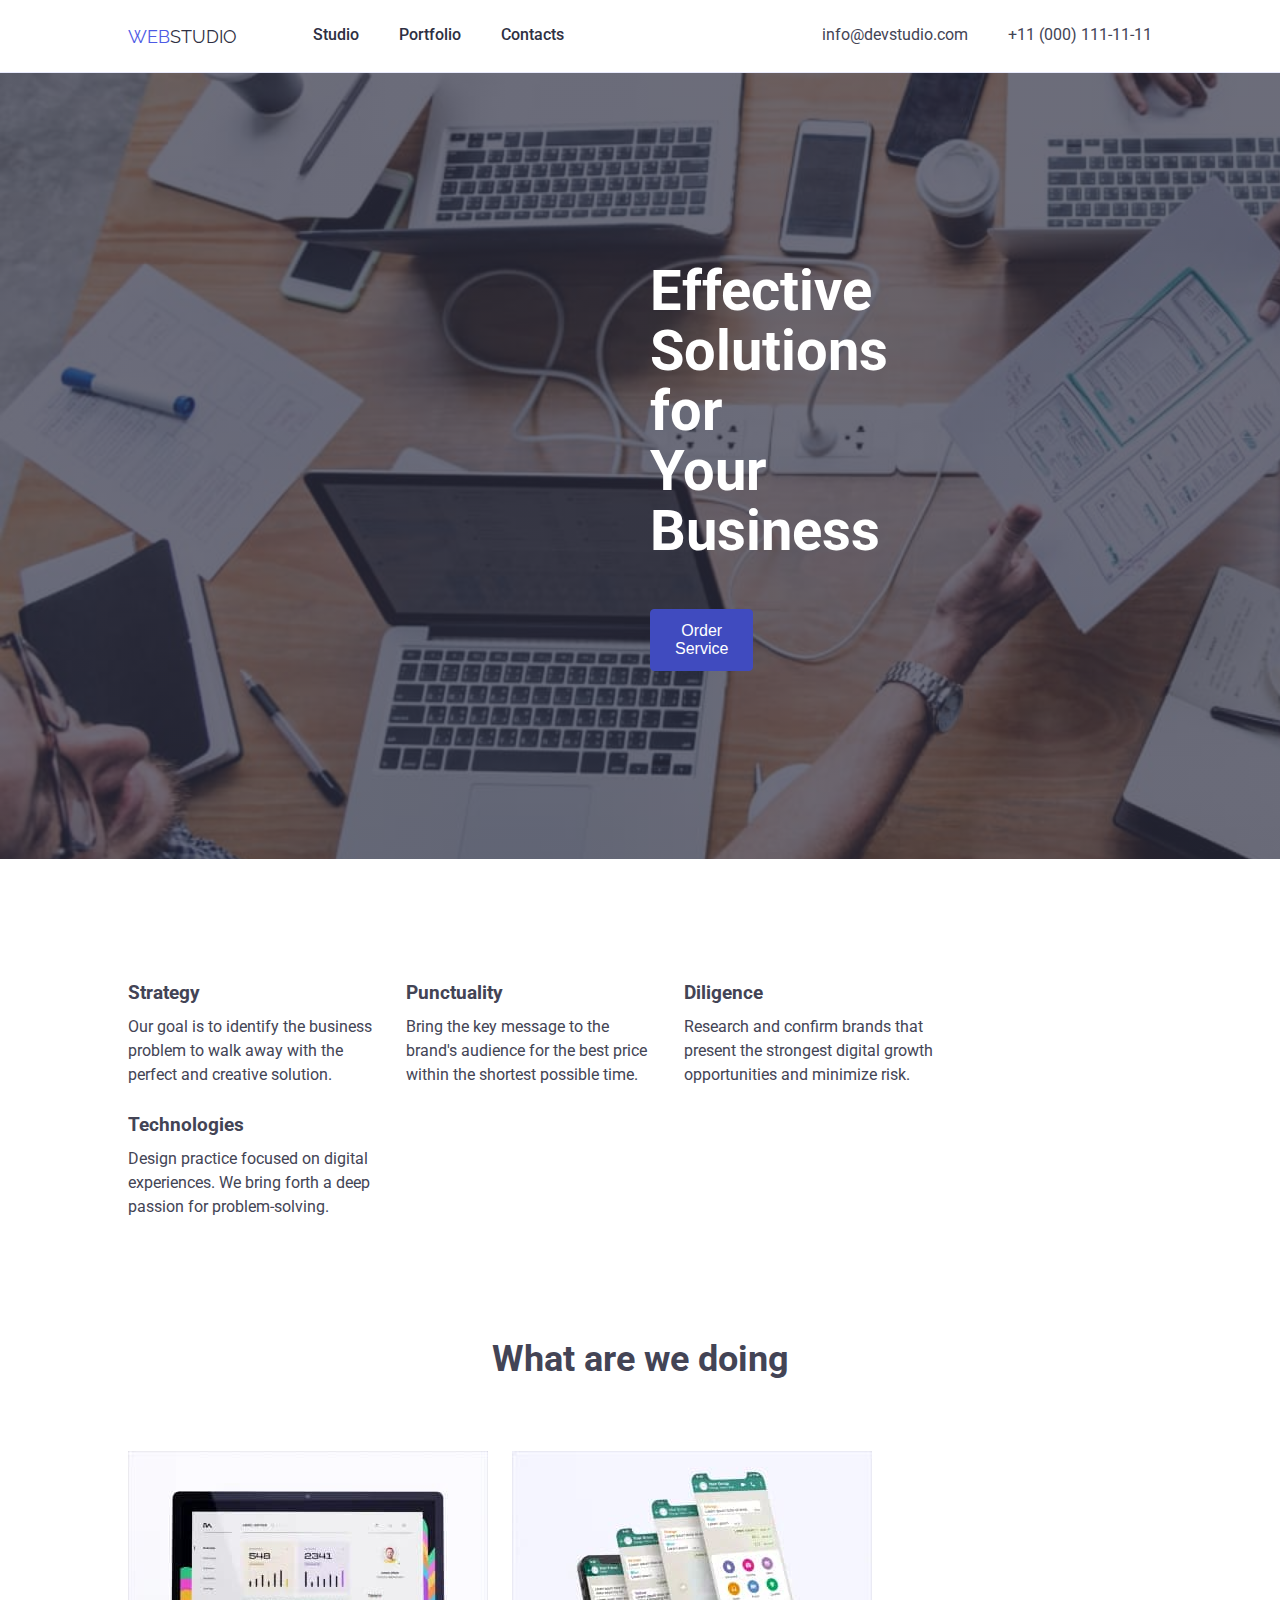
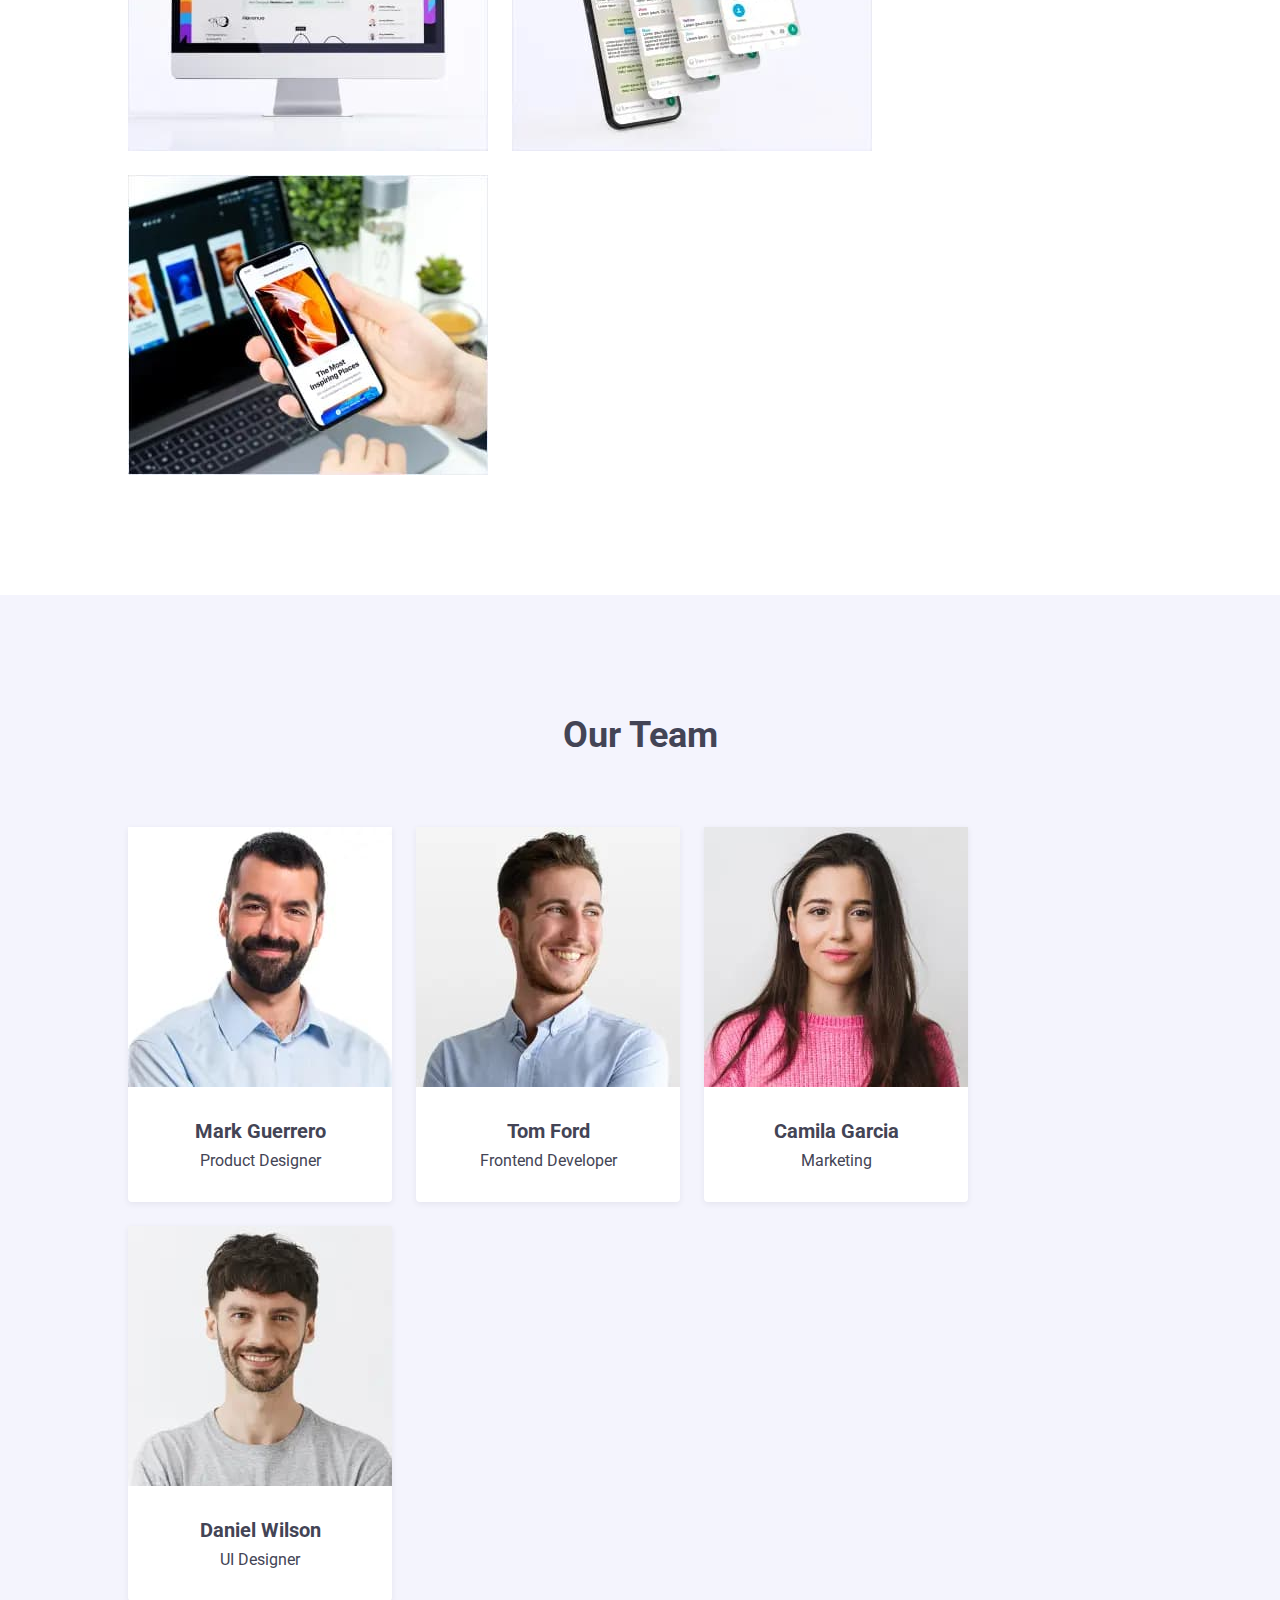
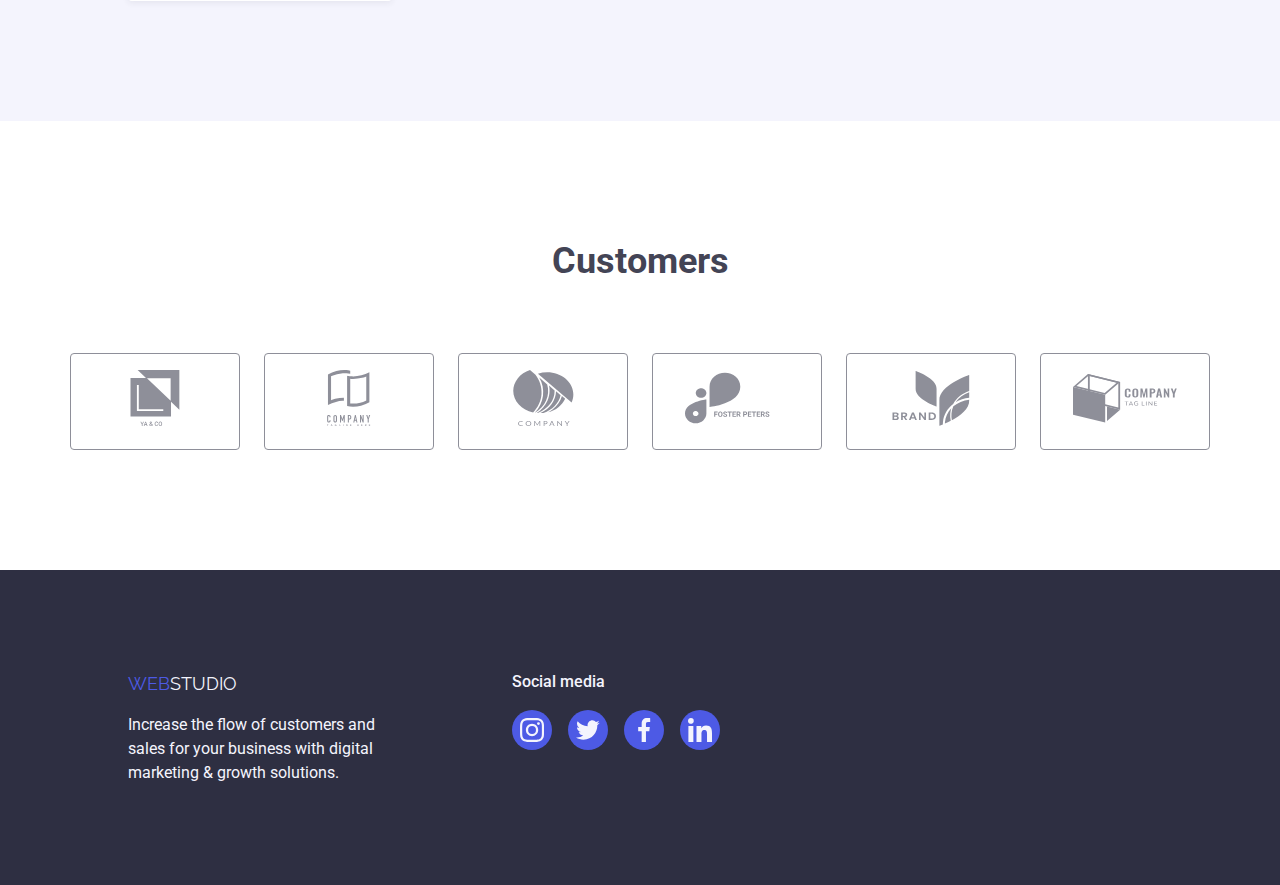
==== index.html @ a4546583 "/" ====
<!DOCTYPE html>
<html lang="en">
<head>
    <meta charset="UTF-8">
    <meta name="viewport" content="width=device-width, initial-scale=1.0">
    <title>Studio</title>
    <link rel="stylesheet" href="https://cdnjs.cloudflare.com/ajax/libs/modern-normalize/2.0.0/modern-normalize.min.css" integrity="sha512-4xo8blKMVCiXpTaLzQSLSw3KFOVPWhm/TRtuPVc4WG6kUgjH6J03IBuG7JZPkcWMxJ5huwaBpOpnwYElP/m6wg==" crossorigin="anonymous" referrerpolicy="no-referrer" />
    <link rel="stylesheet" href="./css/styles.css">
    <link rel="preconnect" href="https://fonts.googleapis.com">
    <link rel="preconnect" href="https://fonts.gstatic.com" crossorigin>
    <link href="https://fonts.googleapis.com/css2?family=Raleway:wght@800&family=Roboto:wght@400;500;700;900&display=swap" rel="stylesheet">
</head>
<body>
    <header>
        <div class="container">
            <a href="./index.html" class="logo"><span>Web</span><span>Studio</span></a>
            <nav>
                <ul>
                    <li><a href="./index.html">Studio</a></li>
                    <li><a href="./portfolio.html">Portfolio</a></li>
                    <li><a href="">Contacts</a></li>
                </ul>
            </nav>
            <address>
                <ul>
                    <li><a href="mailto:info@devstudio.com">info@devstudio.com</a></li>
                    <li><a href="tel:+110001111111">+11 (000) 111-11-11</a></li>
                </ul>
            </address>
        </div> 
    </header>
    <main>
        <section class="section efective-solutions text-center">
            <h1>Effective Solutions for Your Business</h1>
            <button type="button">Order Service</button>
        </section>
        <section class="section our-values">
            <div class="container">
                <h2 class="visually-hidden">Our values</h2>
                <ul class="list-wrap">
                    <li>
                        <h3>Strategy</h3>
                        <p>Our goal is to identify the business problem to walk away with the perfect and creative solution.</p>
                    </li>
                    <li>
                        <h3>Punctuality</h3>
                        <p>Bring the key message to the brand's audience for the best price within the shortest possible time.</p>
                    </li>
                    <li>
                        <h3>Diligence</h3>
                        <p>Research and confirm brands that present the strongest digital growth opportunities and minimize risk.</p>
                    </li>
                    <li>
                        <h3>Technologies</h3>
                        <p>Design practice focused on digital experiences. We bring forth a deep passion for problem-solving.</p>
                    </li>
                </ul>
            </div>
        </section>
        <section class="section">
            <div class="container">
                <h2 class="text-center">What are we doing</h2>
                <ul class="list-wrap">
                    <li><img src="./images/what-are-we-doing-01.jpg" alt="Monitor and app" width="360"></li>
                    <li><img src="./images/what-are-we-doing-02.jpg" alt="Phone and app" width="360"></li>
                    <li><img src="./images/what-are-we-doing-03.jpg" alt="Phone and laptop" width="360"></li>
                </ul>
            </div>
        </section>
        <section class="section our-team">
            <div class="container">
                <h2 class="text-center">Our Team</h2>
                <ul class="list-wrap">
                    <li class="text-center">
                        <img src="./images/mark-guerrero.jpg" alt="Member Mark Guerrero" width="264">
                        <div class="item-info">
                            <h3>Mark Guerrero</h3>
                            <p>Product Designer</p>
                        </div>
                    </li>
                    <li class="text-center">
                        <img src="./images/tom-ford.jpg" alt="Member Tom Ford" width="264">
                        <div class="item-info">
                            <h3>Tom Ford</h3>
                            <p>Frontend Developer</p>
                        </div>
                    </li>
                    <li class="text-center">
                        <img src="./images/camila-garcia.jpg" alt="Member Camila Garcia" width="264">
                        <div class="item-info">
                            <h3>Camila Garcia</h3>
                            <p>Marketing</p>
                        </div>
                    </li>
                    <li class="text-center">
                        <img src="./images/daniel-wilson.jpg" alt="Member Daniel Wilson" width="264">
                        <div class="item-info">
                            <h3>Daniel Wilson</h3>
                            <p>UI Designer</p>
                        </div>
                    </li>
                </ul>
            </div>
        </section>
        <section class="section customers">
            <div class="container">
                <h2 class="text-center">Customers</h2>
                <ul>
                    <li>
                        <svg height="56" width="104">
                            <use href="./images/icons.svg#icon-customer-01"></use>
                        </svg>
                    </li>
                    <li>
                        <svg height="56" width="104">
                            <use href="./images/icons.svg#icon-customer-02"></use>
                        </svg>
                    </li>
                    <li>
                        <svg height="56" width="104">
                            <use href="./images/icons.svg#icon-customer-03"></use>
                        </svg>
                    </li>
                    <li>
                        <svg height="56" width="104">
                            <use href="./images/icons.svg#icon-customer-04"></use>
                        </svg>
                    </li>
                    <li>
                        <svg height="56" width="104">
                            <use href="./images/icons.svg#icon-customer-05"></use>
                        </svg>
                    </li>
                    <li>
                        <svg height="56" width="104">
                            <use href="./images/icons.svg#icon-customer-06"></use>
                        </svg>
                    </li>
                </ul>
            </div>
        </section>
    </main>
    <footer>
        <div class="container">
            <ul>
                <li>
                    <a href="./index.html" class="logo"><span>Web</span><span>Studio</span></a>
                    <p>Increase the flow of customers and sales for your business with digital marketing & growth solutions.</p>
                </li>
                <li class="social">
                    <p class="title">Social media</p>
                    <ul>
                        <li>
                            <svg width="24" height="24">
                                <use href="./images/icons.svg#icon-instagram"></use>
                            </svg>
                        </li>
                        <li>
                            <svg width="24" height="24">
                                <use href="./images/icons.svg#icon-twitter"></use>
                            </svg>
                        </li>
                        <li>
                            <svg width="24" height="24">
                                <use href="./images/icons.svg#icon-facebook"></use>
                            </svg>
                        </li>
                        <li>
                            <svg width="24" height="24">
                                <use href="./images/icons.svg#icon-linkedin"></use>
                            </svg>
                        </li>
                    </ul>
                </li>
            </ul>
        </div>
    </footer>
    <script src="./js/modal.js"></script>
</body>
</html>
---- css/styles.css ----
:root {
    --feng-primary-brand: #4D5AE5;
    --feng-pressed-state: #404BBF;
    --feng-text: #434455;
    --feng-dark: #2E2F42;
    --feng-accent: #E7E9FC;
    --feng-light: #F4F4FD;
    --feng-subtle-text: #8E8F99;
    --feng-white: #fff;
    --feng-default-gap: 24px;
}

body {
    margin: 0;
    padding: 0;
    font-size: 16px;
    font-family: Roboto, Arial, Helvetica, sans-serif;
    color: var(--feng-text);
    line-height: 1.5;
}

a {
    text-decoration: none;
}

a:hover,
a:active {
    color: var(--feng-primary-brand);
}

h1, h2, h3, h4, h5, h6, p, ul {
    margin: 0;
    padding: 0;
}

ul li {
    list-style-type: none;
}

img {
    display: block;
}

.visually-hidden {
    position: absolute;
    width: 1px;
    height: 1px;
    margin: -1px;
    border: 0;
    padding: 0;
    white-space: nowrap;
    clip-path: inset(100%);
    clip: rect(0 0 0 0);
    overflow: hidden;
}

header, header .container, ul {
    display: flex;
}

.container {
    width: 80%;
    max-width: 1128px;
    position: relative;
    padding-left: 0;
    padding-right: 0;
    margin-left: auto;
    margin-right: auto;
}

/* HEADER */

header {
    min-height: 72px;
    align-items: center;
    border-bottom: 1px solid var(--feng-accent);
}

nav ul,
address ul {
    gap: 40px;
}

/* logo */

.logo {
    padding-right: 76px;
    font-size: 18px;
    font-family: Raleway;
    text-transform: uppercase;
    display: block;
}

.logo span:first-child {
    color: var(--feng-primary-brand);
}

.logo span:last-child {
    color: var(--feng-dark);
}

/* nav */

nav a {
    font-weight: 500;
    color: var(--feng-dark);
}

/* address */

address {
    right: 0;
    position: absolute;
}

address a {
    font-style: normal;
    color: var(--feng-text);
}

/* BODY */

/* main */

section {
    padding: 120px 0;
}

button {
    padding: 12px 24px;
    font-size: 16px;
    font-weight: 500;
    cursor: pointer;
    background-color: var(--feng-light);
    border: 1px solid var(--feng-accent);
    border-radius: 4px;
    transition: 0.3s;
}

.filter button:hover,
.efective-solutions button {
    color: #fff;
    background-color: var(--feng-pressed-state);
    border-color: var(--feng-pressed-state);
}

.text-center {
    text-align: center;
}

/* homepage */

.container > h2 {
    padding-bottom: 72px;
    font-size: 36px;
    line-height: 1.111;
}

.efective-solutions {
    padding: 188px 650px;
    color: var(--feng-white);
    background-color: #2E2F42;
    background-image: linear-gradient(rgba(46, 47, 66, 0.7), 
    rgba(46, 47, 66, 0.7)), url(../images/hero.jpg);
    background-repeat: no-repeat;
    background-size: cover;
    background-attachment: fixed;
}

.efective-solutions h1 {
    padding-bottom: 48px;
    font-size: 56px;
    line-height: 1.0715;
}

.efective-solutions button:hover {
    color: initial;
    background-color: var(--feng-light);
    border: 1px solid var(--feng-accent);
}

.our-values {
    padding-bottom: 0;
}

.our-values ul li {
    max-width: 254px;
}

.our-values h3 {
    padding-bottom: 8px;
}

.our-team {
    background-color: var(--feng-light);
}

.our-team li {
    border-radius: 0 0 4px 4px;
    background-color: var(--feng-white);
    box-shadow: 0px 2px 6px rgba(46, 47, 66, 0.08);
}

.our-team li,
.news li {
    line-height: 0;
}

.our-team .item-info,
.news .item-info {
    padding: 32px 0;
}

.our-team h3,
.news h2 {
    margin-bottom: 8px;
    font-size: 20px;
    line-height: 1.2;
}

.our-team p,
.news p {
    line-height: initial;
}

/* portfolio */

.portfolio {
    padding-top: 96px;
}

.filter {
    margin-bottom: 72px;
    gap: var(--feng-default-gap);
    justify-content: center;
}

.list-wrap {
    flex-wrap: wrap;
    gap: var(--feng-default-gap);
}

.news li {
    border: 1px solid var(--feng-accent);
}

.news li img {
    margin: -1px -1px 0 -1px;
}

.news li h2 {
    font-size: 20px;
    font-weight: 500;
    line-height: 1.2;
    color: var(--feng-dark);
}

.news li p {
    font-weight: 400;
}

.news li h2,
.news li p {
    padding: 0 16px;
}

/* customers */

.customers ul {
    justify-content: center;
    gap: var(--feng-default-gap);
}

.customers ul li {
    padding: 16px 32px;
    text-align: center;
    border: 1px solid var(--feng-subtle-text);
    border-radius: 4px;
}

.customers svg {
    fill: var(--feng-subtle-text);
}

/* footer */

footer {
    padding: 100px 0;
    color: var(--feng-light);
    background-color: var(--feng-dark);
}

footer .container > ul {
    gap: 120px;
}

footer .container > ul li:first-child {
    max-width: 264px;
}

footer .logo {
    margin-bottom: 16px;
}

footer .logo span:last-child {
    color: var(--feng-light);
}

footer .title {
    font-weight: 500;
    margin-bottom: 16px;
}

footer .social ul {
    gap: 16px;
}

footer .social ul li {
    width: 40px;
    height: 40px;
    border-radius: 50%;
    display: flex;
    justify-content: center;
    align-items: center;
    background-color: var(--feng-primary-brand);
}

footer .social svg {
    fill: var(--feng-light);
}
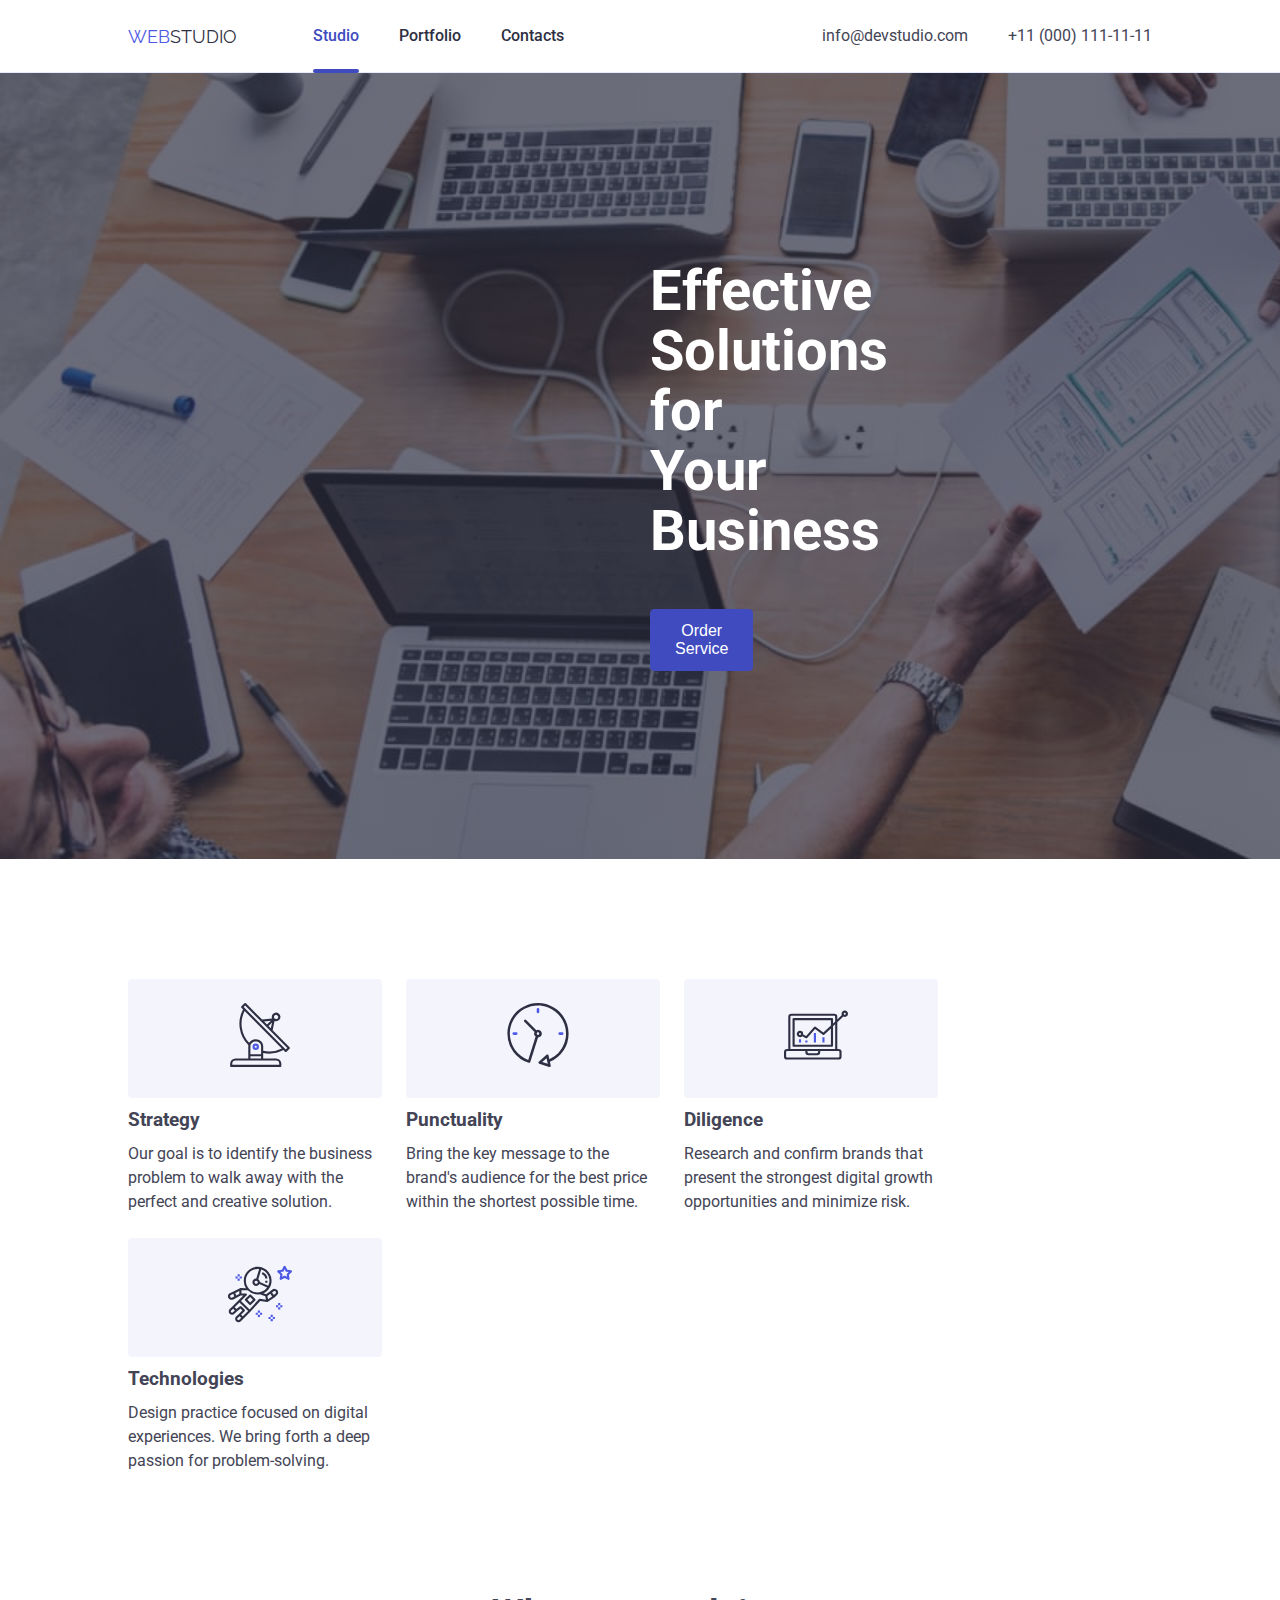
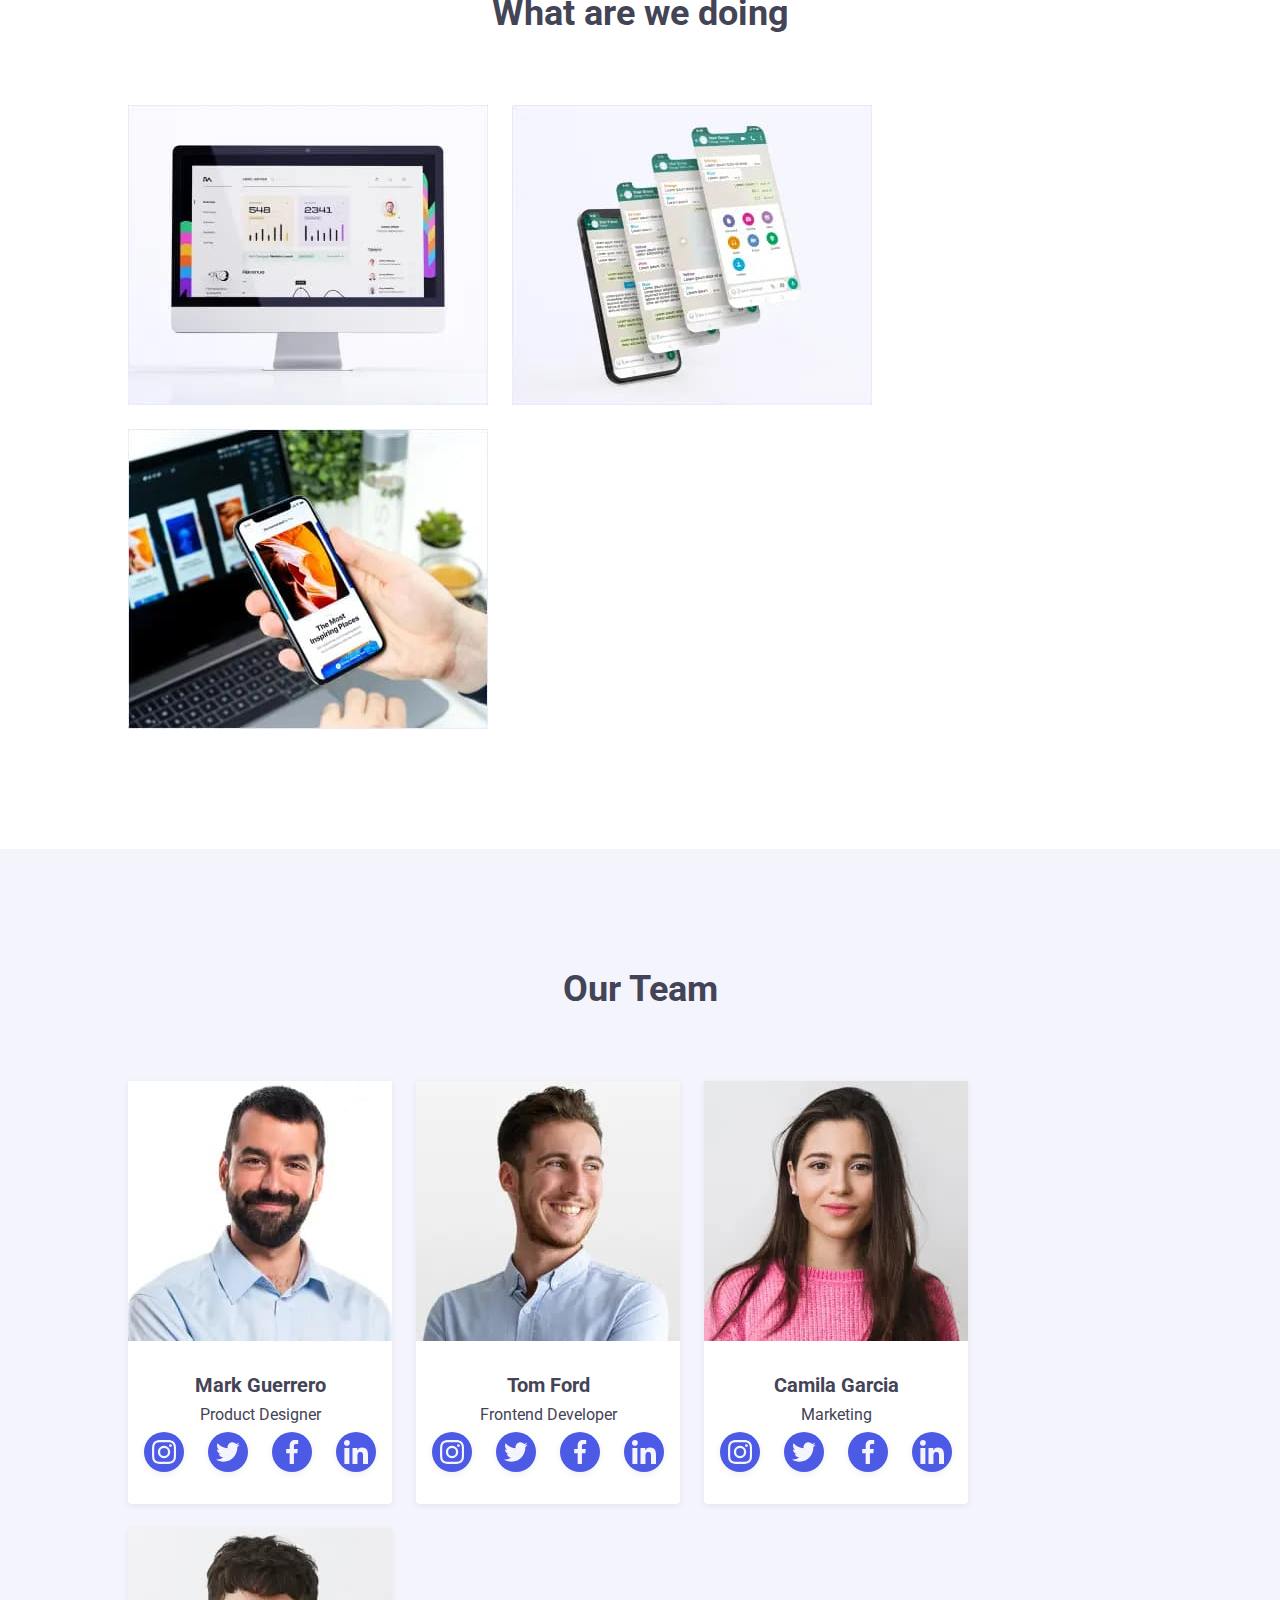
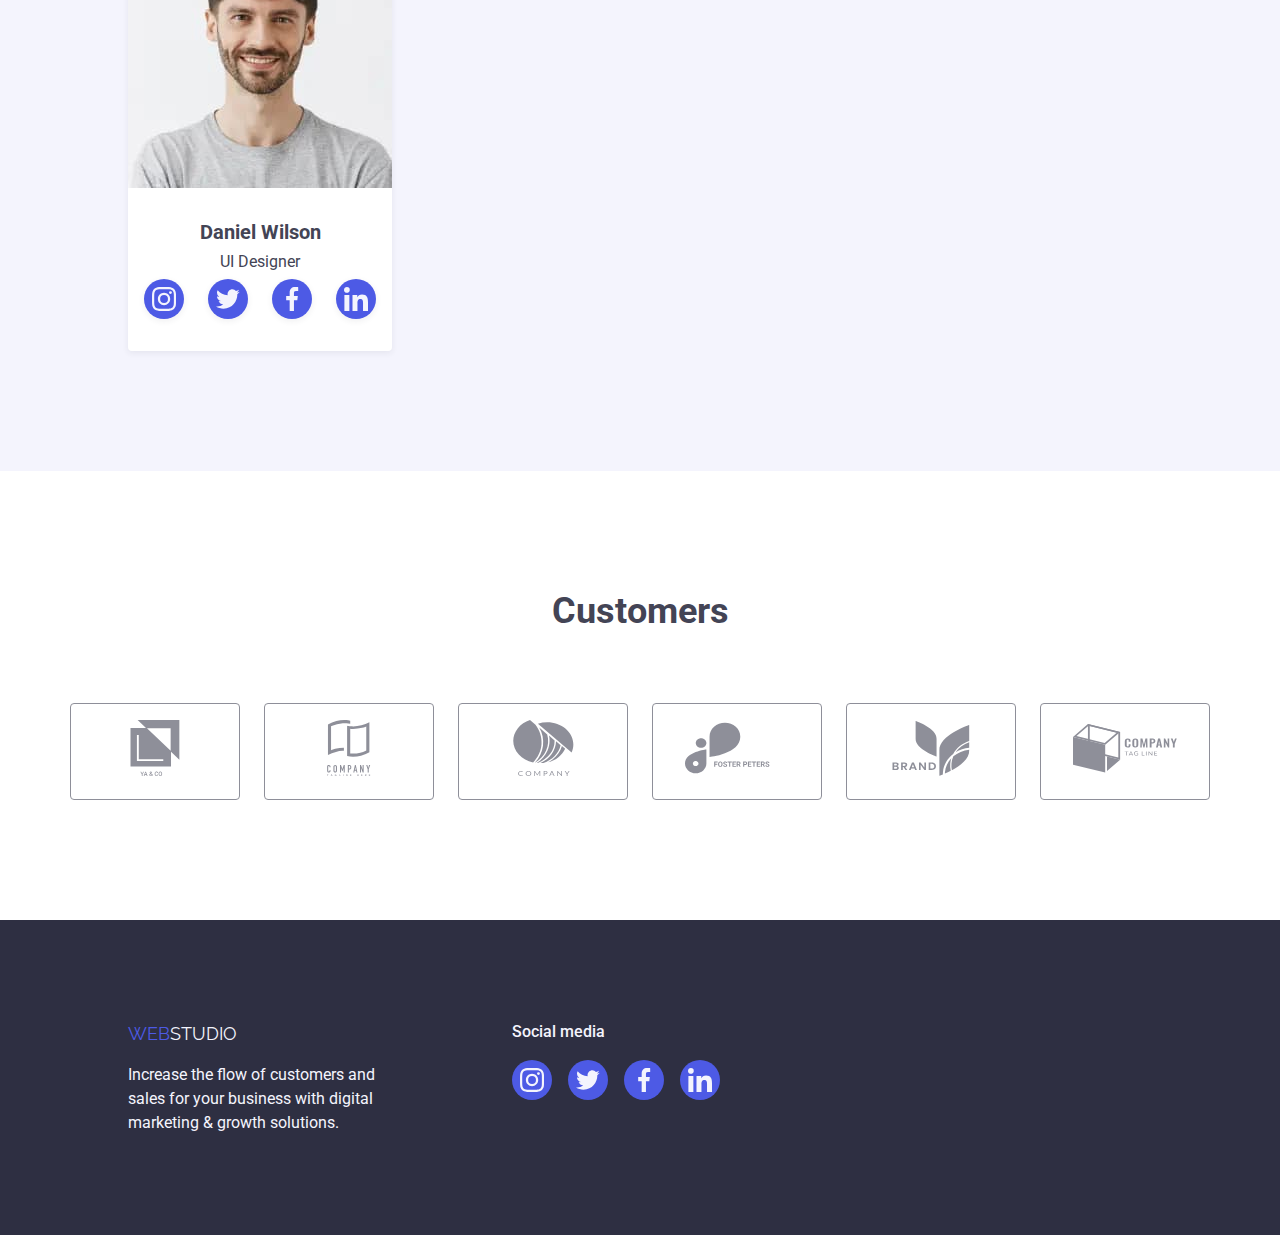
==== commit 163714d6: "/" ====
--- a/index.html
+++ b/index.html
@@ -16,7 +16,7 @@
             <a href="./index.html" class="logo"><span>Web</span><span>Studio</span></a>
             <nav>
                 <ul>
-                    <li><a href="./index.html">Studio</a></li>
+                    <li><a href="./index.html" class="current">Studio</a></li>
                     <li><a href="./portfolio.html">Portfolio</a></li>
                     <li><a href="">Contacts</a></li>
                 </ul>
@@ -39,18 +39,38 @@
                 <h2 class="visually-hidden">Our values</h2>
                 <ul class="list-wrap">
                     <li>
+                        <div class="our-values-icon">
+                            <svg height="64" width="64">
+                                <use href="./images/icons.svg#icon-strategy"></use>
+                            </svg>
+                        </div>
                         <h3>Strategy</h3>
                         <p>Our goal is to identify the business problem to walk away with the perfect and creative solution.</p>
                     </li>
                     <li>
+                        <div class="our-values-icon">
+                            <svg height="64" width="64">
+                                <use href="./images/icons.svg#icon-punctuality"></use>
+                            </svg>
+                        </div>
                         <h3>Punctuality</h3>
                         <p>Bring the key message to the brand's audience for the best price within the shortest possible time.</p>
                     </li>
                     <li>
+                        <div class="our-values-icon">
+                            <svg height="64" width="64">
+                                <use href="./images/icons.svg#icon-diligence"></use>
+                            </svg>
+                        </div>
                         <h3>Diligence</h3>
                         <p>Research and confirm brands that present the strongest digital growth opportunities and minimize risk.</p>
                     </li>
                     <li>
+                        <div class="our-values-icon">
+                            <svg height="64" width="64">
+                                <use href="./images/icons.svg#icon-technologies"></use>
+                            </svg>
+                        </div>
                         <h3>Technologies</h3>
                         <p>Design practice focused on digital experiences. We bring forth a deep passion for problem-solving.</p>
                     </li>
@@ -76,6 +96,28 @@
                         <div class="item-info">
                             <h3>Mark Guerrero</h3>
                             <p>Product Designer</p>
+                            <ul class="social-icons justify-center">
+                                <li>
+                                    <svg width="24" height="24">
+                                        <use href="./images/icons.svg#icon-instagram"></use>
+                                    </svg>
+                                </li>
+                                <li>
+                                    <svg width="24" height="24">
+                                        <use href="./images/icons.svg#icon-twitter"></use>
+                                    </svg>
+                                </li>
+                                <li>
+                                    <svg width="24" height="24">
+                                        <use href="./images/icons.svg#icon-facebook"></use>
+                                    </svg>
+                                </li>
+                                <li>
+                                    <svg width="24" height="24">
+                                        <use href="./images/icons.svg#icon-linkedin"></use>
+                                    </svg>
+                                </li>
+                            </ul>
                         </div>
                     </li>
                     <li class="text-center">
@@ -83,6 +125,28 @@
                         <div class="item-info">
                             <h3>Tom Ford</h3>
                             <p>Frontend Developer</p>
+                            <ul class="social-icons justify-center">
+                                <li>
+                                    <svg width="24" height="24">
+                                        <use href="./images/icons.svg#icon-instagram"></use>
+                                    </svg>
+                                </li>
+                                <li>
+                                    <svg width="24" height="24">
+                                        <use href="./images/icons.svg#icon-twitter"></use>
+                                    </svg>
+                                </li>
+                                <li>
+                                    <svg width="24" height="24">
+                                        <use href="./images/icons.svg#icon-facebook"></use>
+                                    </svg>
+                                </li>
+                                <li>
+                                    <svg width="24" height="24">
+                                        <use href="./images/icons.svg#icon-linkedin"></use>
+                                    </svg>
+                                </li>
+                            </ul>
                         </div>
                     </li>
                     <li class="text-center">
@@ -90,6 +154,28 @@
                         <div class="item-info">
                             <h3>Camila Garcia</h3>
                             <p>Marketing</p>
+                            <ul class="social-icons justify-center">
+                                <li>
+                                    <svg width="24" height="24">
+                                        <use href="./images/icons.svg#icon-instagram"></use>
+                                    </svg>
+                                </li>
+                                <li>
+                                    <svg width="24" height="24">
+                                        <use href="./images/icons.svg#icon-twitter"></use>
+                                    </svg>
+                                </li>
+                                <li>
+                                    <svg width="24" height="24">
+                                        <use href="./images/icons.svg#icon-facebook"></use>
+                                    </svg>
+                                </li>
+                                <li>
+                                    <svg width="24" height="24">
+                                        <use href="./images/icons.svg#icon-linkedin"></use>
+                                    </svg>
+                                </li>
+                            </ul>
                         </div>
                     </li>
                     <li class="text-center">
@@ -97,6 +183,28 @@
                         <div class="item-info">
                             <h3>Daniel Wilson</h3>
                             <p>UI Designer</p>
+                            <ul class="social-icons justify-center">
+                                <li>
+                                    <svg width="24" height="24">
+                                        <use href="./images/icons.svg#icon-instagram"></use>
+                                    </svg>
+                                </li>
+                                <li>
+                                    <svg width="24" height="24">
+                                        <use href="./images/icons.svg#icon-twitter"></use>
+                                    </svg>
+                                </li>
+                                <li>
+                                    <svg width="24" height="24">
+                                        <use href="./images/icons.svg#icon-facebook"></use>
+                                    </svg>
+                                </li>
+                                <li>
+                                    <svg width="24" height="24">
+                                        <use href="./images/icons.svg#icon-linkedin"></use>
+                                    </svg>
+                                </li>
+                            </ul>
                         </div>
                     </li>
                 </ul>
@@ -105,7 +213,7 @@
         <section class="section customers">
             <div class="container">
                 <h2 class="text-center">Customers</h2>
-                <ul>
+                <ul class="justify-center">
                     <li>
                         <svg height="56" width="104">
                             <use href="./images/icons.svg#icon-customer-01"></use>
@@ -149,7 +257,7 @@
                 </li>
                 <li class="social">
                     <p class="title">Social media</p>
-                    <ul>
+                    <ul class="social-icons justify-center">
                         <li>
                             <svg width="24" height="24">
                                 <use href="./images/icons.svg#icon-instagram"></use>
--- a/css/styles.css
+++ b/css/styles.css
@@ -22,6 +22,7 @@
 
 a {
     text-decoration: none;
+    transition: 0.25s cubic-bezier(0.4, 0, 0.2, 1);
 }
 
 a:hover,
@@ -72,7 +73,6 @@
 /* HEADER */
 
 header {
-    min-height: 72px;
     align-items: center;
     border-bottom: 1px solid var(--feng-accent);
 }
@@ -89,7 +89,8 @@
     font-size: 18px;
     font-family: Raleway;
     text-transform: uppercase;
-    display: block;
+    display: flex;
+    align-items: center;
 }
 
 .logo span:first-child {
@@ -103,14 +104,36 @@
 /* nav */
 
 nav a {
+    padding: 24px 0;
     font-weight: 500;
+    display: flex;
+    position: relative;
     color: var(--feng-dark);
 }
 
+nav a.current {
+    color: var(--feng-pressed-state);
+}
+
+nav a.current::after {
+    content: "";
+    display: block;
+    position: absolute;
+    bottom: -1px;
+    left: 0;
+    width: 100%;
+    height: 4px;
+    border-radius: 2px;
+    background-color: var(--feng-pressed-state);
+}
+
 /* address */
 
 address {
+    height: 100%;
     right: 0;
+    display: flex;
+    align-items: center;
     position: absolute;
 }
 
@@ -135,7 +158,7 @@
     background-color: var(--feng-light);
     border: 1px solid var(--feng-accent);
     border-radius: 4px;
-    transition: 0.3s;
+    transition: 0.25s cubic-bezier(0.4, 0, 0.2, 1);
 }
 
 .filter button:hover,
@@ -145,8 +168,16 @@
     border-color: var(--feng-pressed-state);
 }
 
+.filter button:hover {
+    box-shadow: 0px 2px 2px rgba(0, 0, 0, 0.8);
+}
+
 .text-center {
     text-align: center;
+}
+
+.justify-center {
+    justify-content: center;
 }
 
 /* homepage */
@@ -155,6 +186,24 @@
     padding-bottom: 72px;
     font-size: 36px;
     line-height: 1.111;
+}
+
+ul.social-icons {
+    gap: var(--feng-default-gap);
+}
+
+ul.social-icons li {
+    width: 40px;
+    height: 40px;
+    border-radius: 50%;
+    display: flex;
+    justify-content: center;
+    align-items: center;
+    background-color: var(--feng-primary-brand);
+}
+
+ul.social-icons svg {
+    fill: var(--feng-light);
 }
 
 .efective-solutions {
@@ -184,6 +233,14 @@
     padding-bottom: 0;
 }
 
+.our-values-icon {
+    margin-bottom: 8px;
+    padding: 24px 100px;
+    text-align: center;
+    border-radius: 4px;
+    background-color: var(--feng-light);
+}
+
 .our-values ul li {
     max-width: 254px;
 }
@@ -224,6 +281,10 @@
     line-height: initial;
 }
 
+.our-team p {
+    margin-bottom: 8px;
+}
+
 /* portfolio */
 
 .portfolio {
@@ -243,6 +304,35 @@
 
 .news li {
     border: 1px solid var(--feng-accent);
+    transition: 0.25s cubic-bezier(0.4, 0, 0.2, 1);
+}
+
+.news .item-img {
+    position: relative;
+    overflow: hidden;
+}
+
+.news .item-img .overlay {
+    position: absolute;
+    display: flex;
+    transform: translateY(100%);
+    top: 0;
+    left: 0;
+    width: 100%;
+    height: 100%;
+    padding: 40px 32px;
+    transition: 0.25s cubic-bezier(0.4, 0, 0.2, 1);
+    line-height: 1.5;
+    color: var(--feng-white);
+    background-color: var(--feng-primary-brand);
+}
+
+.news li:hover {
+    box-shadow: 0px 2px 6px rgba(46, 47, 66, 0.08);
+}
+
+.news li:hover .item-img .overlay {
+    transform: translateY(0);
 }
 
 .news li img {
@@ -268,7 +358,6 @@
 /* customers */
 
 .customers ul {
-    justify-content: center;
     gap: var(--feng-default-gap);
 }
 
@@ -314,18 +403,4 @@
 
 footer .social ul {
     gap: 16px;
-}
-
-footer .social ul li {
-    width: 40px;
-    height: 40px;
-    border-radius: 50%;
-    display: flex;
-    justify-content: center;
-    align-items: center;
-    background-color: var(--feng-primary-brand);
-}
-
-footer .social svg {
-    fill: var(--feng-light);
 }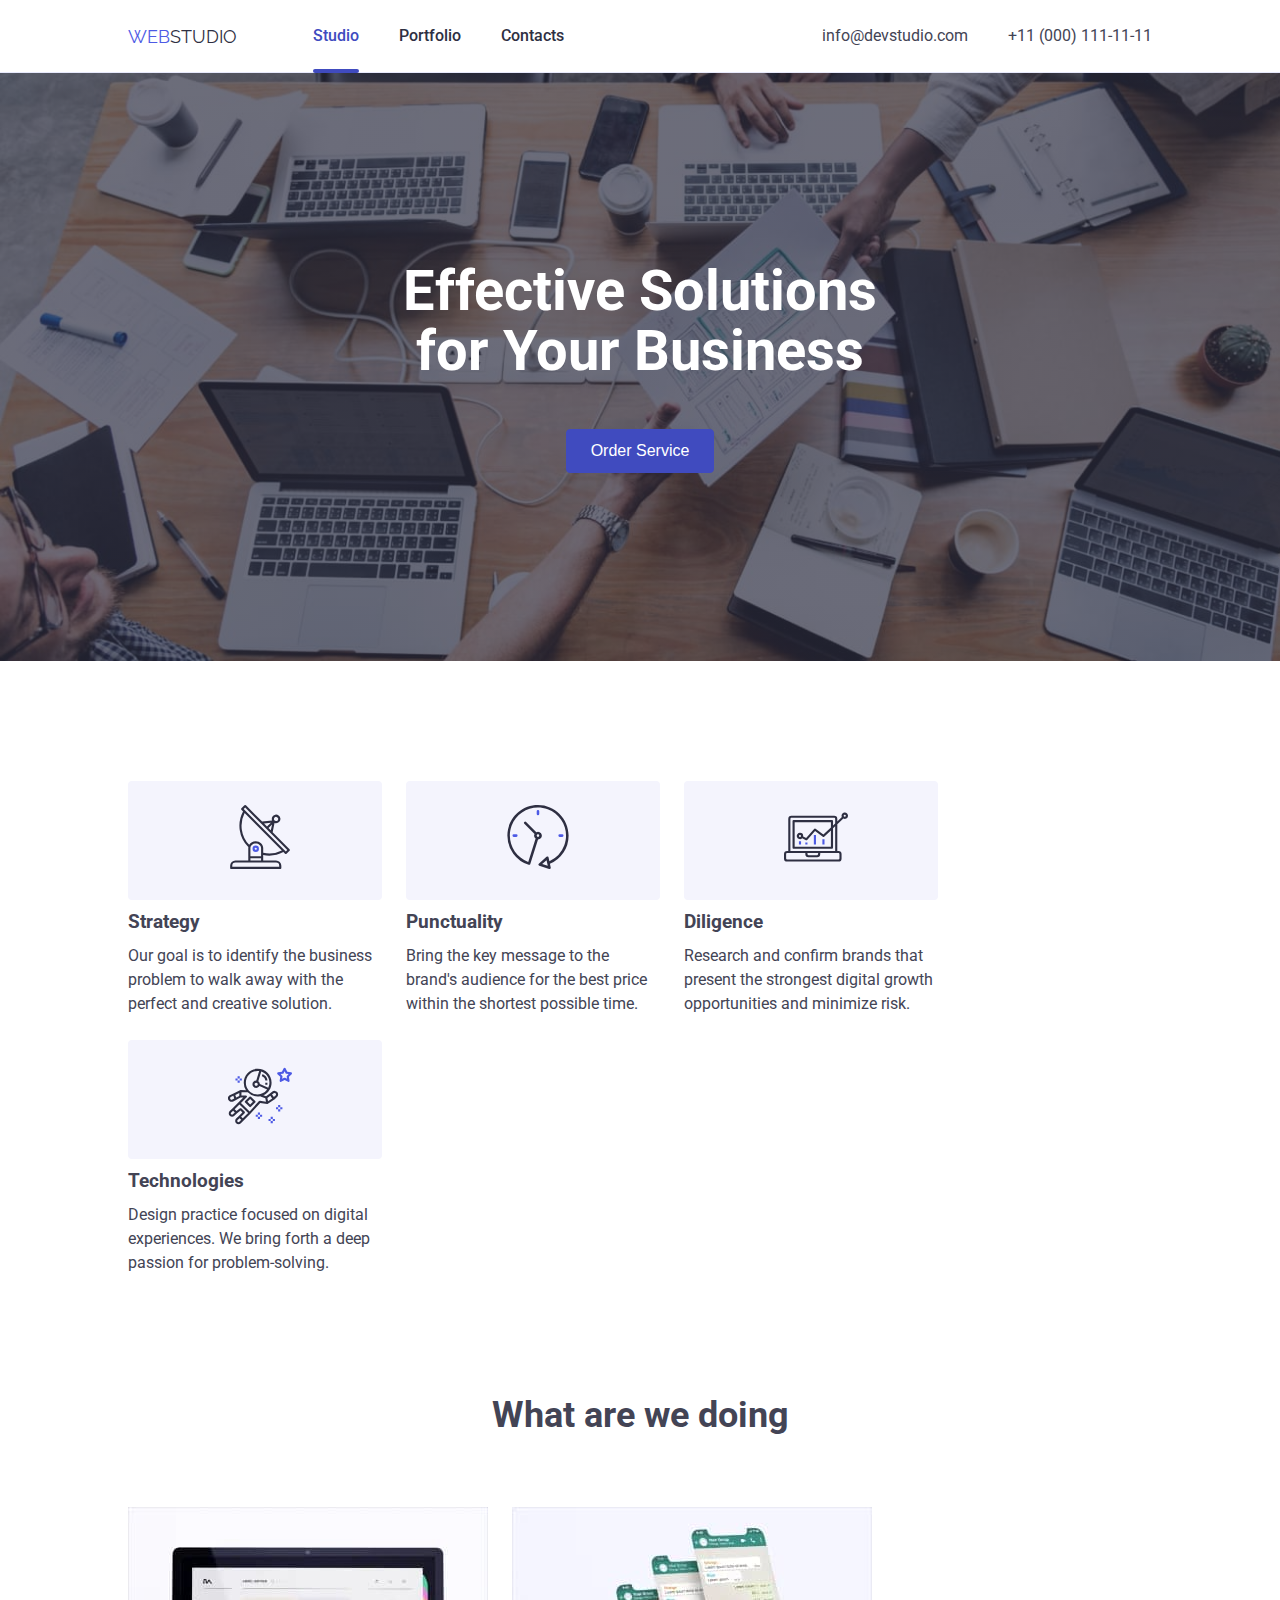
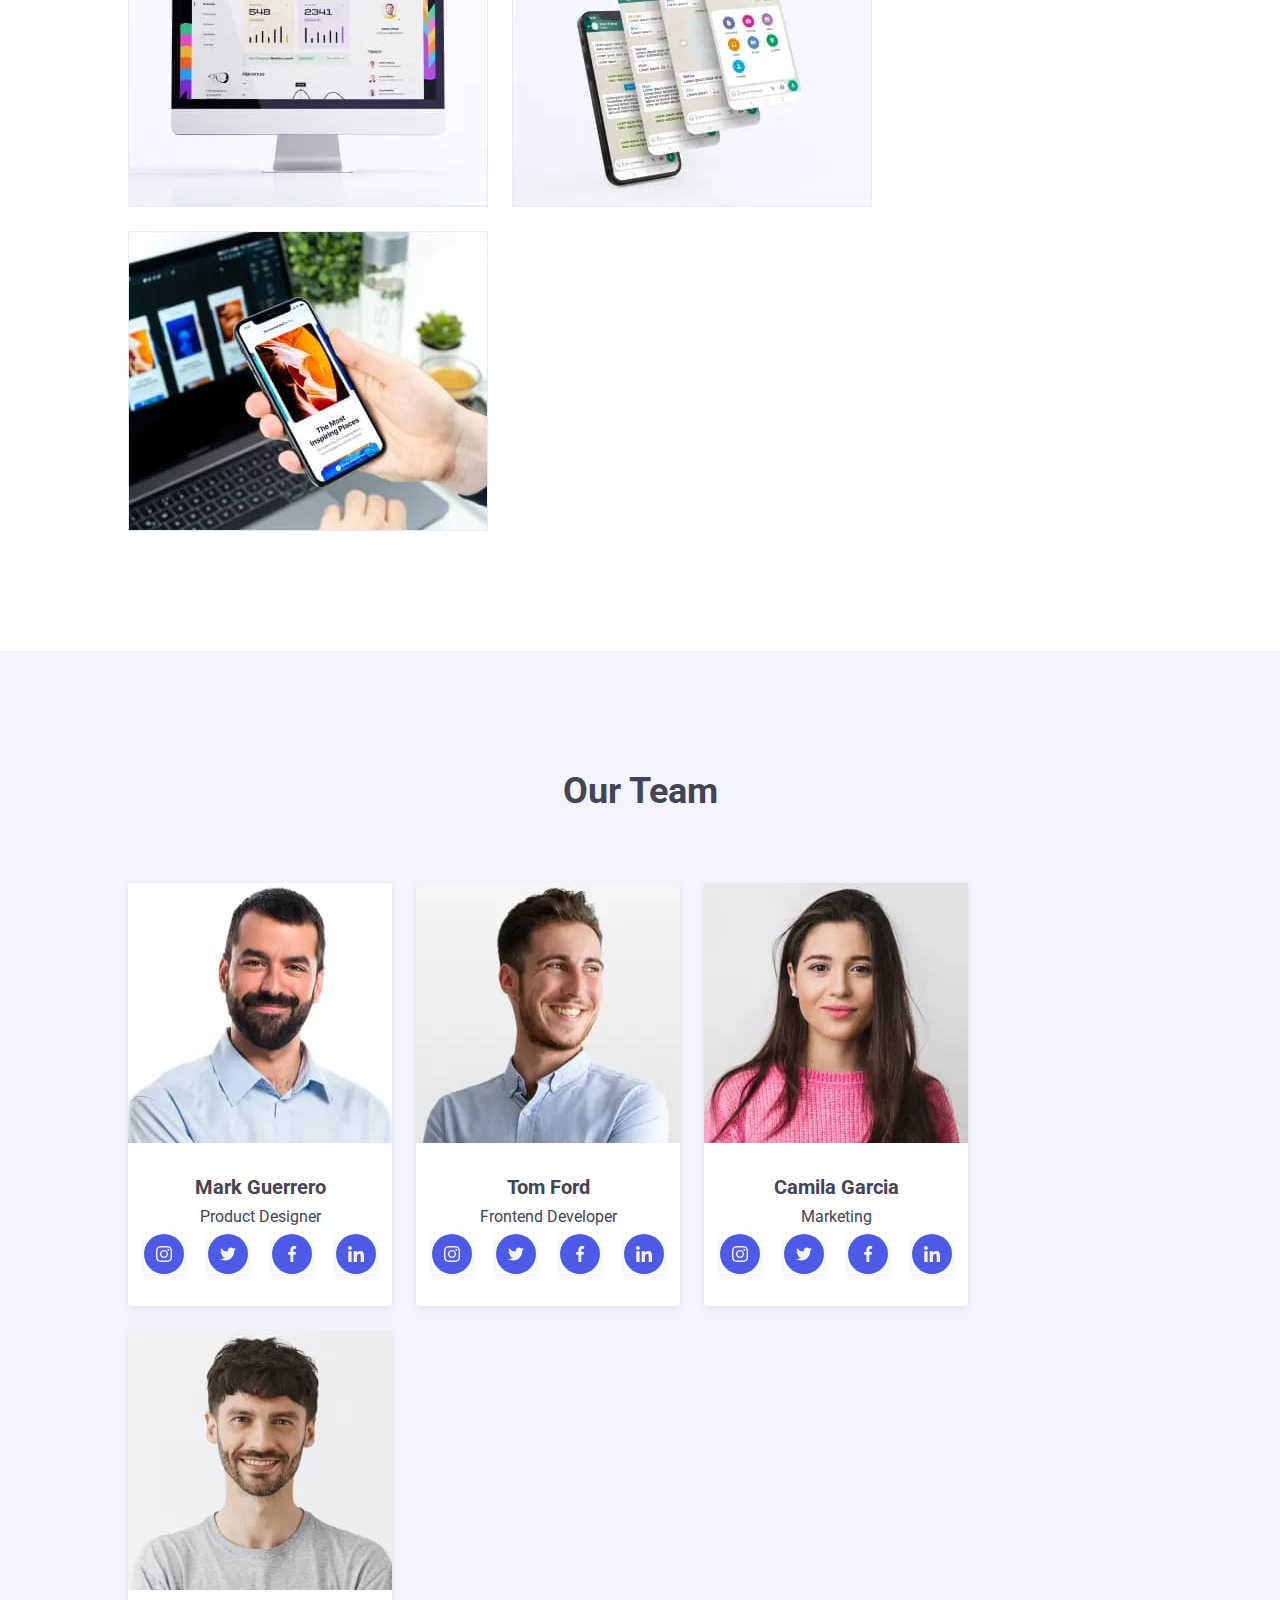
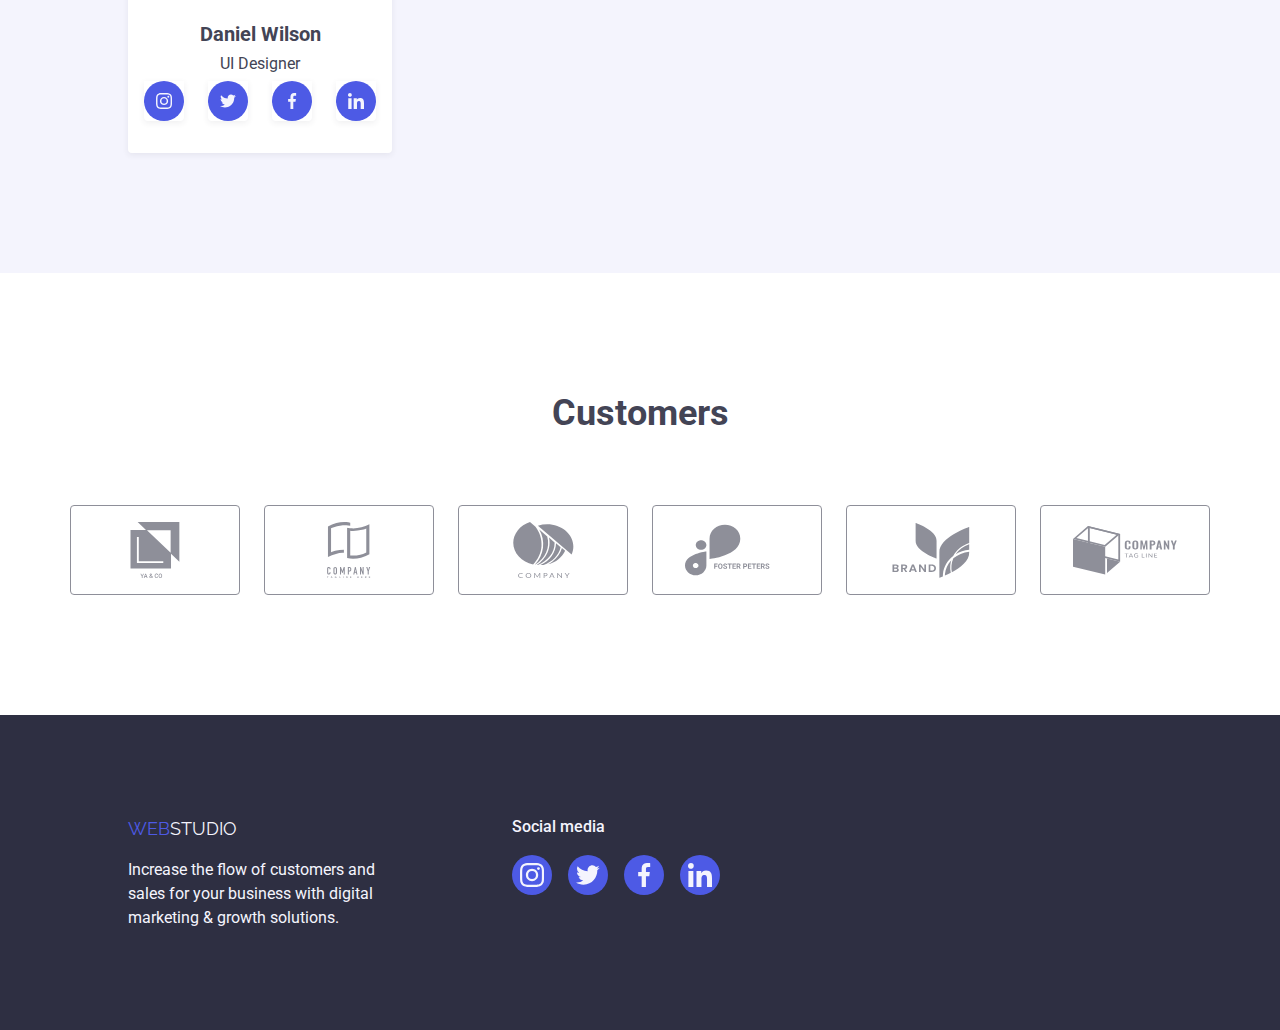
==== commit f2eb1bd6: "fix" ====
--- a/index.html
+++ b/index.html
@@ -32,7 +32,7 @@
     <main>
         <section class="section efective-solutions text-center">
             <h1>Effective Solutions for Your Business</h1>
-            <button type="button">Order Service</button>
+            <button type="button" data-modal-open>Order Service</button>
         </section>
         <section class="section our-values">
             <div class="container">
@@ -98,24 +98,32 @@
                             <p>Product Designer</p>
                             <ul class="social-icons justify-center">
                                 <li>
-                                    <svg width="24" height="24">
-                                        <use href="./images/icons.svg#icon-instagram"></use>
-                                    </svg>
-                                </li>
-                                <li>
-                                    <svg width="24" height="24">
-                                        <use href="./images/icons.svg#icon-twitter"></use>
-                                    </svg>
-                                </li>
-                                <li>
-                                    <svg width="24" height="24">
-                                        <use href="./images/icons.svg#icon-facebook"></use>
-                                    </svg>
-                                </li>
-                                <li>
-                                    <svg width="24" height="24">
-                                        <use href="./images/icons.svg#icon-linkedin"></use>
-                                    </svg>
+                                    <a href="https://www.instagram.com" target="_blank">
+                                        <svg width="16" height="16">
+                                            <use href="./images/icons.svg#icon-instagram"></use>
+                                        </svg>
+                                    </a>
+                                </li>
+                                <li>
+                                    <a href="https://twitter.com" target="_blank">
+                                        <svg width="16" height="16">
+                                            <use href="./images/icons.svg#icon-twitter"></use>
+                                        </svg>
+                                    </a>
+                                </li>
+                                <li>
+                                    <a href="https://www.facebook.com" target="_blank">
+                                        <svg width="16" height="16">
+                                            <use href="./images/icons.svg#icon-facebook"></use>
+                                        </svg>
+                                    </a>
+                                </li>
+                                <li>
+                                    <a href="https://www.linkedin.com" target="_blank">
+                                        <svg width="16" height="16">
+                                            <use href="./images/icons.svg#icon-linkedin"></use>
+                                        </svg>
+                                    </a>
                                 </li>
                             </ul>
                         </div>
@@ -127,24 +135,32 @@
                             <p>Frontend Developer</p>
                             <ul class="social-icons justify-center">
                                 <li>
-                                    <svg width="24" height="24">
-                                        <use href="./images/icons.svg#icon-instagram"></use>
-                                    </svg>
-                                </li>
-                                <li>
-                                    <svg width="24" height="24">
-                                        <use href="./images/icons.svg#icon-twitter"></use>
-                                    </svg>
-                                </li>
-                                <li>
-                                    <svg width="24" height="24">
-                                        <use href="./images/icons.svg#icon-facebook"></use>
-                                    </svg>
-                                </li>
-                                <li>
-                                    <svg width="24" height="24">
-                                        <use href="./images/icons.svg#icon-linkedin"></use>
-                                    </svg>
+                                    <a href="https://www.instagram.com" target="_blank">
+                                        <svg width="16" height="16">
+                                            <use href="./images/icons.svg#icon-instagram"></use>
+                                        </svg>
+                                    </a>
+                                </li>
+                                <li>
+                                    <a href="https://twitter.com" target="_blank">
+                                        <svg width="16" height="16">
+                                            <use href="./images/icons.svg#icon-twitter"></use>
+                                        </svg>
+                                    </a>
+                                </li>
+                                <li>
+                                    <a href="https://www.facebook.com" target="_blank">
+                                        <svg width="16" height="16">
+                                            <use href="./images/icons.svg#icon-facebook"></use>
+                                        </svg>
+                                    </a>
+                                </li>
+                                <li>
+                                    <a href="https://www.linkedin.com" target="_blank">
+                                        <svg width="16" height="16">
+                                            <use href="./images/icons.svg#icon-linkedin"></use>
+                                        </svg>
+                                    </a>
                                 </li>
                             </ul>
                         </div>
@@ -156,24 +172,32 @@
                             <p>Marketing</p>
                             <ul class="social-icons justify-center">
                                 <li>
-                                    <svg width="24" height="24">
-                                        <use href="./images/icons.svg#icon-instagram"></use>
-                                    </svg>
-                                </li>
-                                <li>
-                                    <svg width="24" height="24">
-                                        <use href="./images/icons.svg#icon-twitter"></use>
-                                    </svg>
-                                </li>
-                                <li>
-                                    <svg width="24" height="24">
-                                        <use href="./images/icons.svg#icon-facebook"></use>
-                                    </svg>
-                                </li>
-                                <li>
-                                    <svg width="24" height="24">
-                                        <use href="./images/icons.svg#icon-linkedin"></use>
-                                    </svg>
+                                    <a href="https://www.instagram.com" target="_blank">
+                                        <svg width="16" height="16">
+                                            <use href="./images/icons.svg#icon-instagram"></use>
+                                        </svg>
+                                    </a>
+                                </li>
+                                <li>
+                                    <a href="https://twitter.com" target="_blank">
+                                        <svg width="16" height="16">
+                                            <use href="./images/icons.svg#icon-twitter"></use>
+                                        </svg>
+                                    </a>
+                                </li>
+                                <li>
+                                    <a href="https://www.facebook.com" target="_blank">
+                                        <svg width="16" height="16">
+                                            <use href="./images/icons.svg#icon-facebook"></use>
+                                        </svg>
+                                    </a>
+                                </li>
+                                <li>
+                                    <a href="https://www.linkedin.com" target="_blank">
+                                        <svg width="16" height="16">
+                                            <use href="./images/icons.svg#icon-linkedin"></use>
+                                        </svg>
+                                    </a>
                                 </li>
                             </ul>
                         </div>
@@ -185,24 +209,32 @@
                             <p>UI Designer</p>
                             <ul class="social-icons justify-center">
                                 <li>
-                                    <svg width="24" height="24">
-                                        <use href="./images/icons.svg#icon-instagram"></use>
-                                    </svg>
-                                </li>
-                                <li>
-                                    <svg width="24" height="24">
-                                        <use href="./images/icons.svg#icon-twitter"></use>
-                                    </svg>
-                                </li>
-                                <li>
-                                    <svg width="24" height="24">
-                                        <use href="./images/icons.svg#icon-facebook"></use>
-                                    </svg>
-                                </li>
-                                <li>
-                                    <svg width="24" height="24">
-                                        <use href="./images/icons.svg#icon-linkedin"></use>
-                                    </svg>
+                                    <a href="https://www.instagram.com" target="_blank">
+                                        <svg width="16" height="16">
+                                            <use href="./images/icons.svg#icon-instagram"></use>
+                                        </svg>
+                                    </a>
+                                </li>
+                                <li>
+                                    <a href="https://twitter.com" target="_blank">
+                                        <svg width="16" height="16">
+                                            <use href="./images/icons.svg#icon-twitter"></use>
+                                        </svg>
+                                    </a>
+                                </li>
+                                <li>
+                                    <a href="https://www.facebook.com" target="_blank">
+                                        <svg width="16" height="16">
+                                            <use href="./images/icons.svg#icon-facebook"></use>
+                                        </svg>
+                                    </a>
+                                </li>
+                                <li>
+                                    <a href="https://www.linkedin.com" target="_blank">
+                                        <svg width="16" height="16">
+                                            <use href="./images/icons.svg#icon-linkedin"></use>
+                                        </svg>
+                                    </a>
                                 </li>
                             </ul>
                         </div>
@@ -215,34 +247,46 @@
                 <h2 class="text-center">Customers</h2>
                 <ul class="justify-center">
                     <li>
-                        <svg height="56" width="104">
-                            <use href="./images/icons.svg#icon-customer-01"></use>
-                        </svg>
-                    </li>
-                    <li>
-                        <svg height="56" width="104">
-                            <use href="./images/icons.svg#icon-customer-02"></use>
-                        </svg>
-                    </li>
-                    <li>
-                        <svg height="56" width="104">
-                            <use href="./images/icons.svg#icon-customer-03"></use>
-                        </svg>
-                    </li>
-                    <li>
-                        <svg height="56" width="104">
-                            <use href="./images/icons.svg#icon-customer-04"></use>
-                        </svg>
-                    </li>
-                    <li>
-                        <svg height="56" width="104">
-                            <use href="./images/icons.svg#icon-customer-05"></use>
-                        </svg>
-                    </li>
-                    <li>
-                        <svg height="56" width="104">
-                            <use href="./images/icons.svg#icon-customer-06"></use>
-                        </svg>
+                        <a href="https://www.apple.com" target="_blank">
+                            <svg height="56" width="104">
+                                <use href="./images/icons.svg#icon-customer-01"></use>
+                            </svg>
+                        </a>
+                    </li>
+                    <li>
+                        <a href="https://www.apple.com" target="_blank">
+                            <svg height="56" width="104">
+                                <use href="./images/icons.svg#icon-customer-02"></use>
+                            </svg>
+                        </a>
+                    </li>
+                    <li>
+                        <a href="https://www.apple.com" target="_blank">
+                            <svg height="56" width="104">
+                                <use href="./images/icons.svg#icon-customer-03"></use>
+                            </svg>
+                        </a>
+                    </li>
+                    <li>
+                        <a href="https://www.apple.com" target="_blank">
+                            <svg height="56" width="104">
+                                <use href="./images/icons.svg#icon-customer-04"></use>
+                            </svg>
+                        </a>
+                    </li>
+                    <li>
+                        <a href="https://www.apple.com" target="_blank">
+                            <svg height="56" width="104">
+                                <use href="./images/icons.svg#icon-customer-05"></use>
+                            </svg>
+                        </a>
+                    </li>
+                    <li>
+                        <a href="https://www.apple.com" target="_blank">
+                            <svg height="56" width="104">
+                                <use href="./images/icons.svg#icon-customer-06"></use>
+                            </svg>
+                        </a>
                     </li>
                 </ul>
             </div>
@@ -259,30 +303,47 @@
                     <p class="title">Social media</p>
                     <ul class="social-icons justify-center">
                         <li>
-                            <svg width="24" height="24">
-                                <use href="./images/icons.svg#icon-instagram"></use>
-                            </svg>
+                            <a href="https://www.instagram.com" target="_blank">
+                                <svg width="24" height="24">
+                                    <use href="./images/icons.svg#icon-instagram"></use>
+                                </svg>
+                            </a>
                         </li>
                         <li>
-                            <svg width="24" height="24">
-                                <use href="./images/icons.svg#icon-twitter"></use>
-                            </svg>
+                            <a href="https://twitter.com" target="_blank">
+                                <svg width="24" height="24">
+                                    <use href="./images/icons.svg#icon-twitter"></use>
+                                </svg>
+                            </a>
                         </li>
                         <li>
-                            <svg width="24" height="24">
-                                <use href="./images/icons.svg#icon-facebook"></use>
-                            </svg>
+                            <a href="https://www.facebook.com" target="_blank">
+                                <svg width="24" height="24">
+                                    <use href="./images/icons.svg#icon-facebook"></use>
+                                </svg>
+                            </a>
                         </li>
                         <li>
-                            <svg width="24" height="24">
-                                <use href="./images/icons.svg#icon-linkedin"></use>
-                            </svg>
+                            <a href="https://www.linkedin.com" target="_blank">
+                                <svg width="24" height="24">
+                                    <use href="./images/icons.svg#icon-linkedin"></use>
+                                </svg>
+                            </a>
                         </li>
                     </ul>
                 </li>
             </ul>
         </div>
     </footer>
+    <div class="backdrop is-hidden" data-modal>
+        <div class="modal">
+            <button type="button" class="modal-btn" data-modal-close>
+                <svg width="24" height="24">
+                    <use href="./images/icons.svg#icon-close"></use>
+                </svg>
+            </button>
+        </div>
+    </div>
     <script src="./js/modal.js"></script>
 </body>
 </html>--- a/css/styles.css
+++ b/css/styles.css
@@ -7,6 +7,7 @@
     --feng-accent: #E7E9FC;
     --feng-light: #F4F4FD;
     --feng-subtle-text: #8E8F99;
+    --feng-modal-background: #FCFCFC;
     --feng-white: #fff;
     --feng-default-gap: 24px;
 }
@@ -162,6 +163,7 @@
 }
 
 .filter button:hover,
+.filter button:focus,
 .efective-solutions button {
     color: #fff;
     background-color: var(--feng-pressed-state);
@@ -183,7 +185,7 @@
 /* homepage */
 
 .container > h2 {
-    padding-bottom: 72px;
+    margin-bottom: 72px;
     font-size: 36px;
     line-height: 1.111;
 }
@@ -192,14 +194,20 @@
     gap: var(--feng-default-gap);
 }
 
-ul.social-icons li {
+ul.social-icons li a {
     width: 40px;
     height: 40px;
     border-radius: 50%;
     display: flex;
     justify-content: center;
     align-items: center;
+    transition: 0.25s cubic-bezier(0.4, 0, 0.2, 1);
     background-color: var(--feng-primary-brand);
+}
+
+ul.social-icons li a:hover,
+ul.social-icons li a:focus {
+    background-color: var(--feng-pressed-state);
 }
 
 ul.social-icons svg {
@@ -207,18 +215,20 @@
 }
 
 .efective-solutions {
-    padding: 188px 650px;
+    max-width: 1440px;
+    margin: 0 auto;
+    padding: 188px 0;
     color: var(--feng-white);
     background-color: #2E2F42;
     background-image: linear-gradient(rgba(46, 47, 66, 0.7), 
     rgba(46, 47, 66, 0.7)), url(../images/hero.jpg);
     background-repeat: no-repeat;
     background-size: cover;
-    background-attachment: fixed;
 }
 
 .efective-solutions h1 {
-    padding-bottom: 48px;
+    max-width: 496px;
+    margin: 0 auto 48px auto;
     font-size: 56px;
     line-height: 1.0715;
 }
@@ -246,7 +256,7 @@
 }
 
 .our-values h3 {
-    padding-bottom: 8px;
+    margin-bottom: 8px;
 }
 
 .our-team {
@@ -310,6 +320,7 @@
 .news .item-img {
     position: relative;
     overflow: hidden;
+    display: flex;
 }
 
 .news .item-img .overlay {
@@ -327,11 +338,13 @@
     background-color: var(--feng-primary-brand);
 }
 
-.news li:hover {
+.news li a:hover,
+.news li a:focus {
     box-shadow: 0px 2px 6px rgba(46, 47, 66, 0.08);
 }
 
-.news li:hover .item-img .overlay {
+.news li a:hover .item-img .overlay,
+.news li a:focus .item-img .overlay {
     transform: translateY(0);
 }
 
@@ -361,15 +374,64 @@
     gap: var(--feng-default-gap);
 }
 
-.customers ul li {
+.customers ul li a {
     padding: 16px 32px;
+    display: flex;
     text-align: center;
+    transition: 0.25s cubic-bezier(0.4, 0, 0.2, 1);
+    border-radius: 4px;
     border: 1px solid var(--feng-subtle-text);
+}
+
+.customers ul li a:hover,
+.customers ul li a:focus {
+    border-color: var(--feng-pressed-state);
+}
+
+.customers svg {
+    transition: 0.25s cubic-bezier(0.4, 0, 0.2, 1);
+    fill: var(--feng-subtle-text);
+}
+
+.customers ul li a:hover svg,
+.customers ul li a:focus svg {
+    fill: var(--feng-pressed-state);
+}
+
+/* modal */
+
+.backdrop {
+    position: fixed;
+    inset: 0;
+    background-color: rgba(var(--feng-dark), 0.4);
+    backdrop-filter: blur(2px);
+}
+
+.backdrop .modal {
+    position: absolute;
+    top: 50%;
+    left: 50%;
+    width: 408px;
+    min-height: 584px;
     border-radius: 4px;
-}
-
-.customers svg {
-    fill: var(--feng-subtle-text);
+    transform: translateX(-50%) translateY(-50%);
+    background-color: var(--feng-modal-background);
+    box-shadow: 0px 2px 6px rgba(0, 0, 0, 0.1);
+}
+
+.backdrop .modal-btn {
+    position: absolute;
+    top: 24px;
+    right: 24px;
+    padding: 0;
+    background-color: transparent;
+    border: none;
+}
+
+.backdrop.is-hidden {
+    opacity: 0;
+    visibility: hidden;
+    pointer-events: none;
 }
 
 /* footer */
